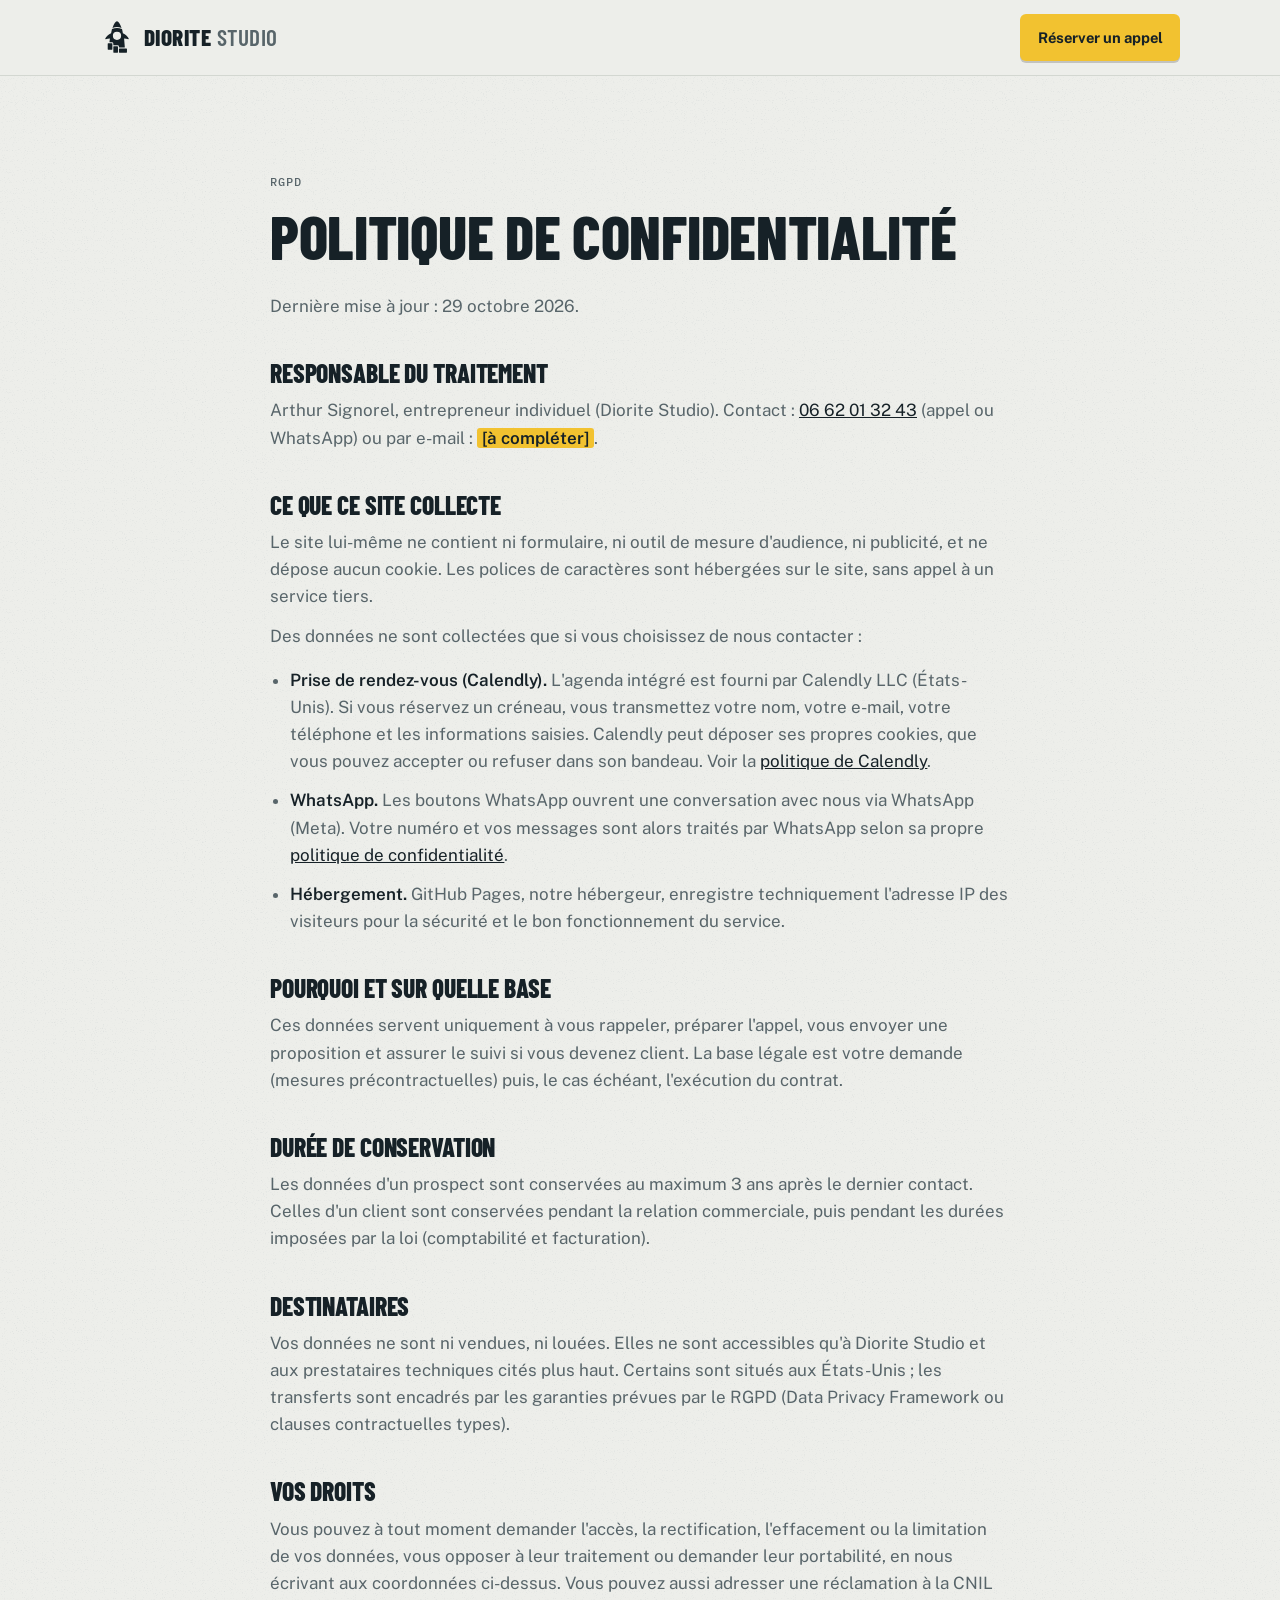
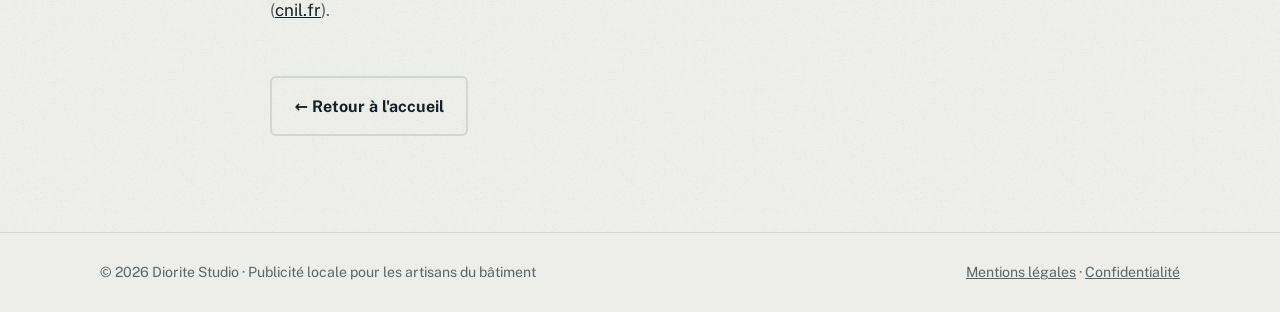
==== confidentialite.html @ 09a56b34 "Refonte du site sous le nom Diorite Studio - Renommage complet Granit Studio -> Diorite Studio (text" ====
<!doctype html>
<html lang="fr">
<head>
<meta charset="utf-8">
<meta name="viewport" content="width=device-width,initial-scale=1,viewport-fit=cover">
<title>Politique de confidentialité · Diorite Studio</title>
<meta name="description" content="Comment Diorite Studio traite vos données personnelles : prise de rendez-vous, WhatsApp, hébergement, vos droits.">
<link rel="canonical" href="https://arthursynkore.github.io/granit/confidentialite.html">
<meta name="theme-color" content="#EDEEEA">
<link rel="icon" href="assets/favicon.svg" type="image/svg+xml">
<link rel="apple-touch-icon" href="assets/apple-touch-icon.png">
<link rel="stylesheet" href="assets/style.css">
</head>
<body>
<a class="skip" href="#contenu">Aller au contenu</a>
<header class="top">
  <div class="wrap nav">
    <a class="brand" href="./" aria-label="Diorite Studio, accueil">
      <span class="brand-mark" aria-hidden="true"></span>
      <span class="brand-name">Diorite <span>Studio</span></span>
    </a>
    <a class="btn btn-primary" href="./#rdv">Réserver un appel</a>
  </div>
</header>
<main id="contenu" class="legal stone">
  <div class="wrap">
    <p class="label">RGPD</p>
    <h1>Politique de confidentialité</h1>
    <p>Dernière mise à jour : 29 octobre 2026.</p>

    <h2>Responsable du traitement</h2>
    <p>Arthur Signorel, entrepreneur individuel (Diorite Studio). Contact : <a href="tel:+33662013243">06 62 01 32 43</a> (appel ou WhatsApp) ou par e-mail : <b class="todo">[à compléter]</b>.</p>

    <h2>Ce que ce site collecte</h2>
    <p>Le site lui-même ne contient ni formulaire, ni outil de mesure d'audience, ni publicité, et ne dépose aucun cookie. Les polices de caractères sont hébergées sur le site, sans appel à un service tiers.</p>
    <p>Des données ne sont collectées que si vous choisissez de nous contacter :</p>
    <ul>
      <li><b>Prise de rendez-vous (Calendly).</b> L'agenda intégré est fourni par Calendly LLC (États-Unis). Si vous réservez un créneau, vous transmettez votre nom, votre e-mail, votre téléphone et les informations saisies. Calendly peut déposer ses propres cookies, que vous pouvez accepter ou refuser dans son bandeau. Voir la <a href="https://calendly.com/privacy" rel="noopener">politique de Calendly</a>.</li>
      <li><b>WhatsApp.</b> Les boutons WhatsApp ouvrent une conversation avec nous via WhatsApp (Meta). Votre numéro et vos messages sont alors traités par WhatsApp selon sa propre <a href="https://www.whatsapp.com/legal/privacy-policy-eea" rel="noopener">politique de confidentialité</a>.</li>
      <li><b>Hébergement.</b> GitHub Pages, notre hébergeur, enregistre techniquement l'adresse IP des visiteurs pour la sécurité et le bon fonctionnement du service.</li>
    </ul>

    <h2>Pourquoi et sur quelle base</h2>
    <p>Ces données servent uniquement à vous rappeler, préparer l'appel, vous envoyer une proposition et assurer le suivi si vous devenez client. La base légale est votre demande (mesures précontractuelles) puis, le cas échéant, l'exécution du contrat.</p>

    <h2>Durée de conservation</h2>
    <p>Les données d'un prospect sont conservées au maximum 3 ans après le dernier contact. Celles d'un client sont conservées pendant la relation commerciale, puis pendant les durées imposées par la loi (comptabilité et facturation).</p>

    <h2>Destinataires</h2>
    <p>Vos données ne sont ni vendues, ni louées. Elles ne sont accessibles qu'à Diorite Studio et aux prestataires techniques cités plus haut. Certains sont situés aux États-Unis ; les transferts sont encadrés par les garanties prévues par le RGPD (Data Privacy Framework ou clauses contractuelles types).</p>

    <h2>Vos droits</h2>
    <p>Vous pouvez à tout moment demander l'accès, la rectification, l'effacement ou la limitation de vos données, vous opposer à leur traitement ou demander leur portabilité, en nous écrivant aux coordonnées ci-dessus. Vous pouvez aussi adresser une réclamation à la CNIL (<a href="https://www.cnil.fr" rel="noopener">cnil.fr</a>).</p>

    <a class="btn btn-ghost back" href="./">← Retour à l'accueil</a>
  </div>
</main>
<footer>
  <div class="wrap foot">
    <span>© <span id="year">2026</span> Diorite Studio · Publicité locale pour les artisans du bâtiment</span>
    <span><a href="mentions-legales.html">Mentions légales</a> · <a href="confidentialite.html">Confidentialité</a></span>
  </div>
</footer>
<script>(function(){var y=document.getElementById('year'); if(y) y.textContent=new Date().getFullYear();})();</script>
</body>
</html>
---- assets/style.css ----
/* Diorite Studio — feuille de style du site */
@font-face{font-family:"Barlow Condensed";font-style:normal;font-weight:600;font-display:swap;src:url("fonts/barlow-condensed-latin-600-normal.woff2") format("woff2")}
@font-face{font-family:"Barlow Condensed";font-style:normal;font-weight:700;font-display:swap;src:url("fonts/barlow-condensed-latin-700-normal.woff2") format("woff2")}
@font-face{font-family:"Barlow Condensed";font-style:normal;font-weight:800;font-display:swap;src:url("fonts/barlow-condensed-latin-800-normal.woff2") format("woff2")}
@font-face{font-family:"Public Sans";font-style:normal;font-weight:400;font-display:swap;src:url("fonts/public-sans-latin-400-normal.woff2") format("woff2")}
@font-face{font-family:"Public Sans";font-style:normal;font-weight:500;font-display:swap;src:url("fonts/public-sans-latin-500-normal.woff2") format("woff2")}
@font-face{font-family:"Public Sans";font-style:normal;font-weight:600;font-display:swap;src:url("fonts/public-sans-latin-600-normal.woff2") format("woff2")}
@font-face{font-family:"Public Sans";font-style:normal;font-weight:700;font-display:swap;src:url("fonts/public-sans-latin-700-normal.woff2") format("woff2")}
@font-face{font-family:"IBM Plex Mono";font-style:normal;font-weight:500;font-display:swap;src:url("fonts/ibm-plex-mono-latin-500-normal.woff2") format("woff2")}

/* Layout : un chantier lu de haut en bas — bandeau diorite, preuve sur téléphone, méthode en étapes, garantie au mètre ruban, appel. */
:root{
  --bg:#EDEEEA;          /* diorite claire */
  --surface:#F8F8F5;
  --ink:#162127;         /* ardoise */
  --muted:#58656A;
  --line:#D3D7D1;
  --accent:#F2C230;      /* jaune signalisation chantier */
  --accent-text:#7A5C00; /* jaune lisible sur fond clair */
  --on-accent:#162127;
  --device:#141C21;
  --device-line:#28343B;
  --device-fg:#E8EAE5;
  --ok:#2F8F5B;
  --speckle:.5;
  --f-display:"Barlow Condensed","Arial Narrow",Impact,sans-serif;
  --f-body:"Public Sans",system-ui,-apple-system,"Segoe UI",sans-serif;
  --f-mono:"IBM Plex Mono",ui-monospace,Menlo,Consolas,monospace;
  --wrap:1160px;
  --gutter:clamp(16px,4vw,40px);
  color-scheme:light;
}
@media (prefers-color-scheme:dark){:root:not([data-theme="light"]){
  --bg:#11181C;--surface:#182227;--ink:#E6E8E3;--muted:#98A4A7;--line:#2A363C;
  --accent:#F2C230;--accent-text:#F2C230;--on-accent:#162127;
  --device:#0B1013;--device-line:#26323A;--device-fg:#E8EAE5;--ok:#4CBF83;--speckle:.35;color-scheme:dark}}
:root[data-theme="dark"]{
  --bg:#11181C;--surface:#182227;--ink:#E6E8E3;--muted:#98A4A7;--line:#2A363C;
  --accent:#F2C230;--accent-text:#F2C230;--on-accent:#162127;
  --device:#0B1013;--device-line:#26323A;--device-fg:#E8EAE5;--ok:#4CBF83;--speckle:.35;color-scheme:dark}

*{box-sizing:border-box}
html{scroll-behavior:smooth}
@media (prefers-reduced-motion:reduce){html{scroll-behavior:auto}*{animation:none!important;transition:none!important}}
body{margin:0;background:var(--bg);color:var(--ink);font-family:var(--f-body);font-size:17px;line-height:1.6;-webkit-font-smoothing:antialiased}
a{color:inherit}
:focus-visible{outline:3px solid var(--accent);outline-offset:3px;border-radius:4px}
.wrap{max-width:var(--wrap);margin-inline:auto;padding-inline:var(--gutter)}
h1,h2,h3{font-family:var(--f-display);font-weight:800;line-height:.98;letter-spacing:-.005em;text-wrap:balance;margin:0;text-transform:uppercase}
h2{font-size:clamp(2.2rem,5vw,3.6rem)}
h3{font-size:1.5rem;font-weight:700;line-height:1.1}
p{margin:0}
.label{font-family:var(--f-mono);font-size:.78rem;letter-spacing:.08em;text-transform:uppercase;color:var(--muted)}
.lede{font-size:1.15rem;color:var(--muted);max-width:60ch}
mark{background:linear-gradient(transparent 58%,var(--accent) 58%,var(--accent) 92%,transparent 92%);color:inherit;padding-inline:.05em}

/* Diorite : moucheture minérale */
.stone{position:relative;isolation:isolate}
.stone::before{content:"";position:absolute;inset:0;z-index:-1;opacity:var(--speckle);pointer-events:none;
  background-image:url("data:image/svg+xml;utf8,<svg xmlns='http://www.w3.org/2000/svg' width='220' height='220'><filter id='n'><feTurbulence type='fractalNoise' baseFrequency='.9' numOctaves='2' seed='7'/><feColorMatrix values='0 0 0 0 .45  0 0 0 0 .5  0 0 0 0 .52  0 0 0 1.6 -.95'/></filter><rect width='100%' height='100%' filter='url(%23n)'/></svg>");}

/* Boutons */
.btn{display:inline-flex;align-items:center;gap:.6em;font-family:var(--f-body);font-weight:700;font-size:1rem;text-decoration:none;padding:.95em 1.4em;border-radius:6px;border:2px solid transparent;cursor:pointer;transition:transform .15s ease,background .15s ease}
.btn-primary{background:var(--accent);color:var(--on-accent);box-shadow:0 2px 0 rgba(0,0,0,.18)}
.btn-primary:hover{transform:translateY(-1px)}
.btn-ghost{border-color:var(--line);color:var(--ink);background:transparent}
.btn-ghost:hover{border-color:var(--ink)}
.btn svg{width:18px;height:18px}

/* Header */
header.top{position:sticky;top:env(safe-area-inset-top,0px);z-index:20;background:color-mix(in srgb,var(--bg) 88%,transparent);backdrop-filter:blur(10px);-webkit-backdrop-filter:blur(10px);border-bottom:1px solid var(--line)}
.nav{display:flex;align-items:center;justify-content:space-between;gap:20px;padding-block:14px}
.brand{display:flex;align-items:center;gap:10px;text-decoration:none}
.brand-mark{width:34px;height:34px;flex:none;background:var(--ink);-webkit-mask:url("diorite-studio-logo.svg") center/contain no-repeat;mask:url("diorite-studio-logo.svg") center/contain no-repeat}
.brand-name{font-family:var(--f-display);font-weight:800;font-size:1.45rem;letter-spacing:.02em;text-transform:uppercase;line-height:1}
.brand-name span{font-weight:600;color:var(--muted)}
.nav-links{display:flex;gap:26px;font-weight:600;font-size:.95rem}
.nav-links a{text-decoration:none;color:var(--muted)}
.nav-links a:hover{color:var(--ink)}
.nav .btn{padding:.65em 1.05em;font-size:.92rem}
@media (max-width:860px){.nav-links{display:none}}

/* Hero */
.hero{padding-block:clamp(36px,6vw,72px) clamp(56px,8vw,96px);border-bottom:1px solid var(--line)}
.hero h1{font-size:clamp(2.5rem,6vw,4.6rem);margin-block:14px 16px}
.hero .lede{font-size:1.15rem;color:var(--muted)}
.hero-cta{display:flex;flex-wrap:wrap;gap:12px}
.hero-meta{display:flex;flex-wrap:wrap;gap:8px 22px;margin-top:26px;font-size:.92rem;color:var(--muted)}
.hero-meta span{display:inline-flex;align-items:center;gap:8px}
.hero-meta svg{width:16px;height:16px;color:var(--ok);flex:none}

/* VSL */
.hero-head{max-width:880px}
.vsl{margin-top:clamp(28px,4vw,44px)}
.vsl-frame{position:relative;width:100%;max-width:100%;aspect-ratio:16/9;border-radius:12px;overflow:hidden;background:var(--device);color:var(--device-fg);box-shadow:0 30px 70px -28px rgba(10,16,20,.55),inset 0 0 0 1px var(--device-line)}
.vsl-frame video{position:absolute;inset:0;width:100%;height:100%;object-fit:contain;display:block;background:var(--device)}
@keyframes pulse{0%{box-shadow:0 0 0 0 color-mix(in srgb,var(--accent) 45%,transparent)}100%{box-shadow:0 0 0 22px transparent}}
.vsl-sound{position:absolute;left:50%;bottom:clamp(14px,3vw,28px);transform:translateX(-50%);display:inline-flex;align-items:center;gap:.55em;
  font-family:var(--f-body);font-weight:700;font-size:clamp(.88rem,1.6vw,1rem);padding:.75em 1.15em;border:0;border-radius:999px;cursor:pointer;
  background:var(--accent);color:var(--on-accent);box-shadow:0 10px 26px rgba(10,16,20,.35);animation:pulse 2.4s ease-out infinite;white-space:nowrap}
.vsl-sound svg{width:1.25em;height:1.25em;flex:none}
.vsl-sound:hover{filter:brightness(1.05)}
.vsl-mute{position:absolute;right:clamp(10px,2vw,18px);bottom:clamp(10px,2vw,18px);width:44px;height:44px;border-radius:50%;border:0;cursor:pointer;
  display:grid;place-items:center;background:rgba(11,16,19,.6);color:#fff}
.vsl-mute svg{width:22px;height:22px}
.vsl-foot{display:flex;flex-wrap:wrap;align-items:center;justify-content:space-between;gap:18px 28px;margin-top:24px}
.vsl-foot .hero-meta{margin-top:0}

/* Bandeau faits */
.facts{border-bottom:1px solid var(--line);background:var(--surface)}
.facts-grid{display:grid;grid-template-columns:repeat(4,minmax(0,1fr))}
.fact{padding:26px 22px;border-left:1px solid var(--line)}
.fact:first-child{border-left:0;padding-left:0}
.fact b{display:block;font-family:var(--f-display);font-size:1.35rem;text-transform:uppercase;line-height:1.05;margin-bottom:6px}
.fact p{font-size:.92rem;color:var(--muted)}
@media (max-width:900px){.facts-grid{grid-template-columns:repeat(2,minmax(0,1fr))}.fact:nth-child(3){border-left:0;padding-left:0}.fact{border-top:1px solid var(--line)}.fact:nth-child(-n+2){border-top:0}}
@media (max-width:520px){.facts-grid{grid-template-columns:minmax(0,1fr)}.fact{border-left:0;padding-left:0;border-top:1px solid var(--line)}.fact:first-child{border-top:0}}

section.block{padding-block:clamp(64px,9vw,112px);border-bottom:1px solid var(--line)}
.head{display:grid;gap:16px;margin-bottom:clamp(36px,5vw,56px);max-width:780px}

/* Problème : comparatif */
.compare-wrap{overflow-x:auto;border:1px solid var(--line);border-radius:10px;background:var(--surface)}
table.compare{width:100%;border-collapse:collapse;min-width:620px}
.compare th,.compare td{text-align:left;padding:16px 20px;border-bottom:1px solid var(--line);vertical-align:top;font-size:.98rem}
.compare tr:last-child td{border-bottom:0}
.compare thead th{font-family:var(--f-mono);font-weight:500;font-size:.76rem;letter-spacing:.08em;text-transform:uppercase;color:var(--muted)}
.compare thead th:last-child{color:var(--ink)}
.compare td:first-child{font-weight:600;width:28%}
.compare td:nth-child(2){color:var(--muted)}
.compare td:last-child{background:color-mix(in srgb,var(--accent) 12%,transparent)}
.compare thead th:last-child{background:color-mix(in srgb,var(--accent) 22%,transparent)}

/* Méthode */
.steps{display:grid;grid-template-columns:repeat(5,minmax(0,1fr));gap:0;counter-reset:s;border-top:2px solid var(--ink)}
.step{padding:22px 20px 6px 0;position:relative}
.step + .step{padding-left:20px;border-left:1px solid var(--line)}
.step-n{font-family:var(--f-mono);font-size:.78rem;color:var(--accent-text);letter-spacing:.06em}
.step h3{margin-block:10px 10px}
.step p{font-size:.95rem;color:var(--muted)}
@media (max-width:980px){.steps{grid-template-columns:minmax(0,1fr)}.step,.step + .step{padding:22px 0;border-left:0;border-bottom:1px solid var(--line);display:grid;grid-template-columns:90px minmax(0,1fr);gap:4px 16px}.step h3{margin:0}.step p{grid-column:2}}

/* Garantie : mètre ruban */
.guarantee{background:var(--ink);color:var(--bg);border-bottom:0}
.guarantee .label{color:color-mix(in srgb,var(--bg) 65%,transparent)}
.guarantee .lede{color:color-mix(in srgb,var(--bg) 75%,transparent)}
.g-grid{display:grid;grid-template-columns:minmax(0,1fr) minmax(0,1fr);gap:clamp(32px,5vw,72px);align-items:center}
@media (max-width:900px){.g-grid{grid-template-columns:minmax(0,1fr)}}
.big15{font-family:var(--f-display);font-weight:800;font-size:clamp(7rem,18vw,13rem);line-height:.82;color:var(--accent);letter-spacing:-.02em}
.big15 small{display:block;font-size:.18em;letter-spacing:.04em;color:var(--bg);margin-top:14px;line-height:1.1}
.tape{margin-top:34px}
.tape-body{position:relative;height:64px;border-radius:6px;background:var(--accent);overflow:hidden;box-shadow:inset 0 -6px 0 rgba(0,0,0,.12)}
.tape-ticks{position:absolute;inset:0;display:grid;grid-template-columns:repeat(15,1fr)}
.tape-ticks span{border-left:2px solid rgba(22,33,39,.85);position:relative;height:42%}
.tape-ticks span:first-child{border-left:0}
.tape-ticks span::before{content:"";position:absolute;left:50%;top:0;height:55%;border-left:1px solid rgba(22,33,39,.55)}
.tape-ticks span b{position:absolute;left:4px;top:100%;margin-top:4px;font-family:var(--f-mono);font-size:.72rem;color:#162127}
.tape-ticks span:first-child b{left:6px}
.tape-legend{display:flex;justify-content:space-between;margin-top:10px;font-family:var(--f-mono);font-size:.74rem;color:color-mix(in srgb,var(--bg) 65%,transparent);letter-spacing:.04em;text-transform:uppercase}
.g-points{display:grid;gap:14px;margin-top:28px}
.g-points li{display:grid;grid-template-columns:22px minmax(0,1fr);gap:12px;color:color-mix(in srgb,var(--bg) 85%,transparent)}
.g-points svg{width:20px;height:20px;color:var(--accent);margin-top:3px}
ul.clean{list-style:none;padding:0;margin:0}

/* Résultats */
.case{display:grid;grid-template-columns:minmax(0,.9fr) minmax(0,1.1fr);gap:clamp(28px,5vw,64px);align-items:start}
@media (max-width:900px){.case{grid-template-columns:minmax(0,1fr)}}
.case-card{background:var(--surface);border:1px solid var(--line);border-radius:10px;overflow:hidden}
.case-head{display:flex;justify-content:space-between;flex-wrap:wrap;gap:8px;padding:16px 22px;border-bottom:1px solid var(--line)}
.case-head b{font-weight:700}
.metrics{display:grid;grid-template-columns:repeat(2,minmax(0,1fr))}
.metric{padding:22px;border-bottom:1px solid var(--line)}
.metric:nth-child(odd){border-right:1px solid var(--line)}
.metric:nth-last-child(-n+2){border-bottom:0}
.metric strong{display:block;font-family:var(--f-display);font-weight:800;font-size:clamp(2.4rem,5vw,3.2rem);line-height:1;font-variant-numeric:tabular-nums}
.metric span{font-size:.9rem;color:var(--muted)}
.case-note{font-size:.85rem;color:var(--muted);margin-top:14px}
.case-text{display:grid;gap:18px}

/* Prix */
.price-grid{display:grid;grid-template-columns:repeat(2,minmax(0,1fr));gap:20px}
@media (max-width:760px){.price-grid{grid-template-columns:minmax(0,1fr)}}
.price-item{border-top:2px solid var(--ink);padding-top:18px;display:grid;gap:8px}
.price-item p{color:var(--muted)}
.price-foot{margin-top:28px;font-weight:600}

/* FAQ */
.faq{display:grid;grid-template-columns:minmax(0,.8fr) minmax(0,1.2fr);gap:clamp(28px,5vw,64px)}
@media (max-width:900px){.faq{grid-template-columns:minmax(0,1fr)}}
details{border-bottom:1px solid var(--line);padding-block:4px}
details:first-of-type{border-top:1px solid var(--line)}
summary{list-style:none;cursor:pointer;display:flex;justify-content:space-between;align-items:center;gap:16px;padding-block:18px;font-weight:700;font-size:1.05rem}
summary::-webkit-details-marker{display:none}
summary::after{content:"+";font-family:var(--f-mono);font-size:1.3rem;color:var(--accent-text);transition:transform .2s}
details[open] summary::after{transform:rotate(45deg)}
details p{color:var(--muted);padding-bottom:20px;max-width:62ch}

/* CTA final */
.final{padding-block:clamp(72px,10vw,128px)}
.final-box{display:grid;grid-template-columns:minmax(0,1.2fr) minmax(0,.8fr);gap:clamp(28px,5vw,64px);align-items:end}
@media (max-width:900px){.final-box{grid-template-columns:minmax(0,1fr)}}
.final h2{font-size:clamp(2.6rem,6.4vw,5rem)}
.contact{display:grid;gap:14px;background:var(--surface);border:1px solid var(--line);border-radius:10px;padding:24px}
.contact-row{display:grid;gap:2px}
.contact-row b{font-weight:600;user-select:all}
.contact .btn{justify-content:center}

/* Agenda Calendly + WhatsApp */
.btn-wa{background:#25D366;color:#0B1F14;justify-content:center}
.btn-wa:hover{transform:translateY(-1px)}
.agenda{display:grid;gap:14px;margin-top:clamp(40px,6vw,64px)}
.agenda-frame{width:100%;max-width:100%;border:1px solid var(--line);border-radius:12px;overflow:hidden;background:#F8F8F5}
.agenda-frame iframe{display:block;width:100%;height:720px;border:0}
@media (max-width:640px){.agenda-frame iframe{height:860px}}
.wa-float{position:fixed;right:calc(18px + env(safe-area-inset-right,0px));bottom:calc(18px + env(safe-area-inset-bottom,0px));z-index:30;display:flex;align-items:center;gap:10px;text-decoration:none}
.wa-float svg{width:58px;height:58px;padding:13px;border-radius:50%;background:#25D366;color:#fff;box-shadow:0 8px 24px rgba(10,16,20,.3);transition:transform .15s ease}
.wa-float:hover svg{transform:scale(1.08)}
.wa-tip{background:var(--surface);color:var(--ink);border:1px solid var(--line);font-size:.88rem;font-weight:600;padding:.5em .85em;border-radius:8px;box-shadow:0 6px 18px rgba(10,16,20,.15);opacity:0;transform:translateX(6px);transition:opacity .2s,transform .2s;pointer-events:none;white-space:nowrap}
.wa-float:hover .wa-tip{opacity:1;transform:none}
@media (max-width:640px){.wa-tip{display:none}.wa-float svg{width:52px;height:52px;padding:12px}}
footer{border-top:1px solid var(--line);padding-block:28px;font-size:.88rem;color:var(--muted)}
.foot{display:flex;flex-wrap:wrap;justify-content:space-between;gap:12px}

/* Accessibilité */
.skip{position:absolute;left:-9999px;top:8px;z-index:100;background:var(--accent);color:var(--on-accent);padding:.6em 1em;border-radius:6px;font-weight:700;text-decoration:none}
.skip:focus{left:8px}
.foot a{color:var(--muted)}
.foot a:hover{color:var(--ink)}

/* Pages légales et 404 */
.legal{padding-block:clamp(48px,8vw,96px)}
.legal .wrap{max-width:820px}
.legal h1{font-size:clamp(2.4rem,6vw,3.8rem);margin-block:14px 28px}
.legal h2{font-size:1.6rem;margin-block:40px 12px}
.legal p,.legal li{color:var(--muted);margin-bottom:12px}
.legal ul{padding-left:1.2em}
.legal a{color:var(--ink)}
.legal b{color:var(--ink);font-weight:600}
.legal .back{margin-top:40px}
.notfound{min-height:70vh;display:grid;place-items:center;text-align:center;padding-block:64px}
.notfound h1{font-size:clamp(3rem,10vw,6rem);margin-block:14px 18px}
.notfound .lede{margin:0 auto 28px}
.todo{background:var(--accent);color:var(--on-accent)!important;padding:0 .3em;border-radius:3px}
@media (max-width:480px){.nav{gap:12px}.nav .btn{font-size:.85rem;padding:.6em .85em;white-space:nowrap}.brand-name{font-size:1.2rem;white-space:nowrap}.brand-mark{width:28px;height:28px}}
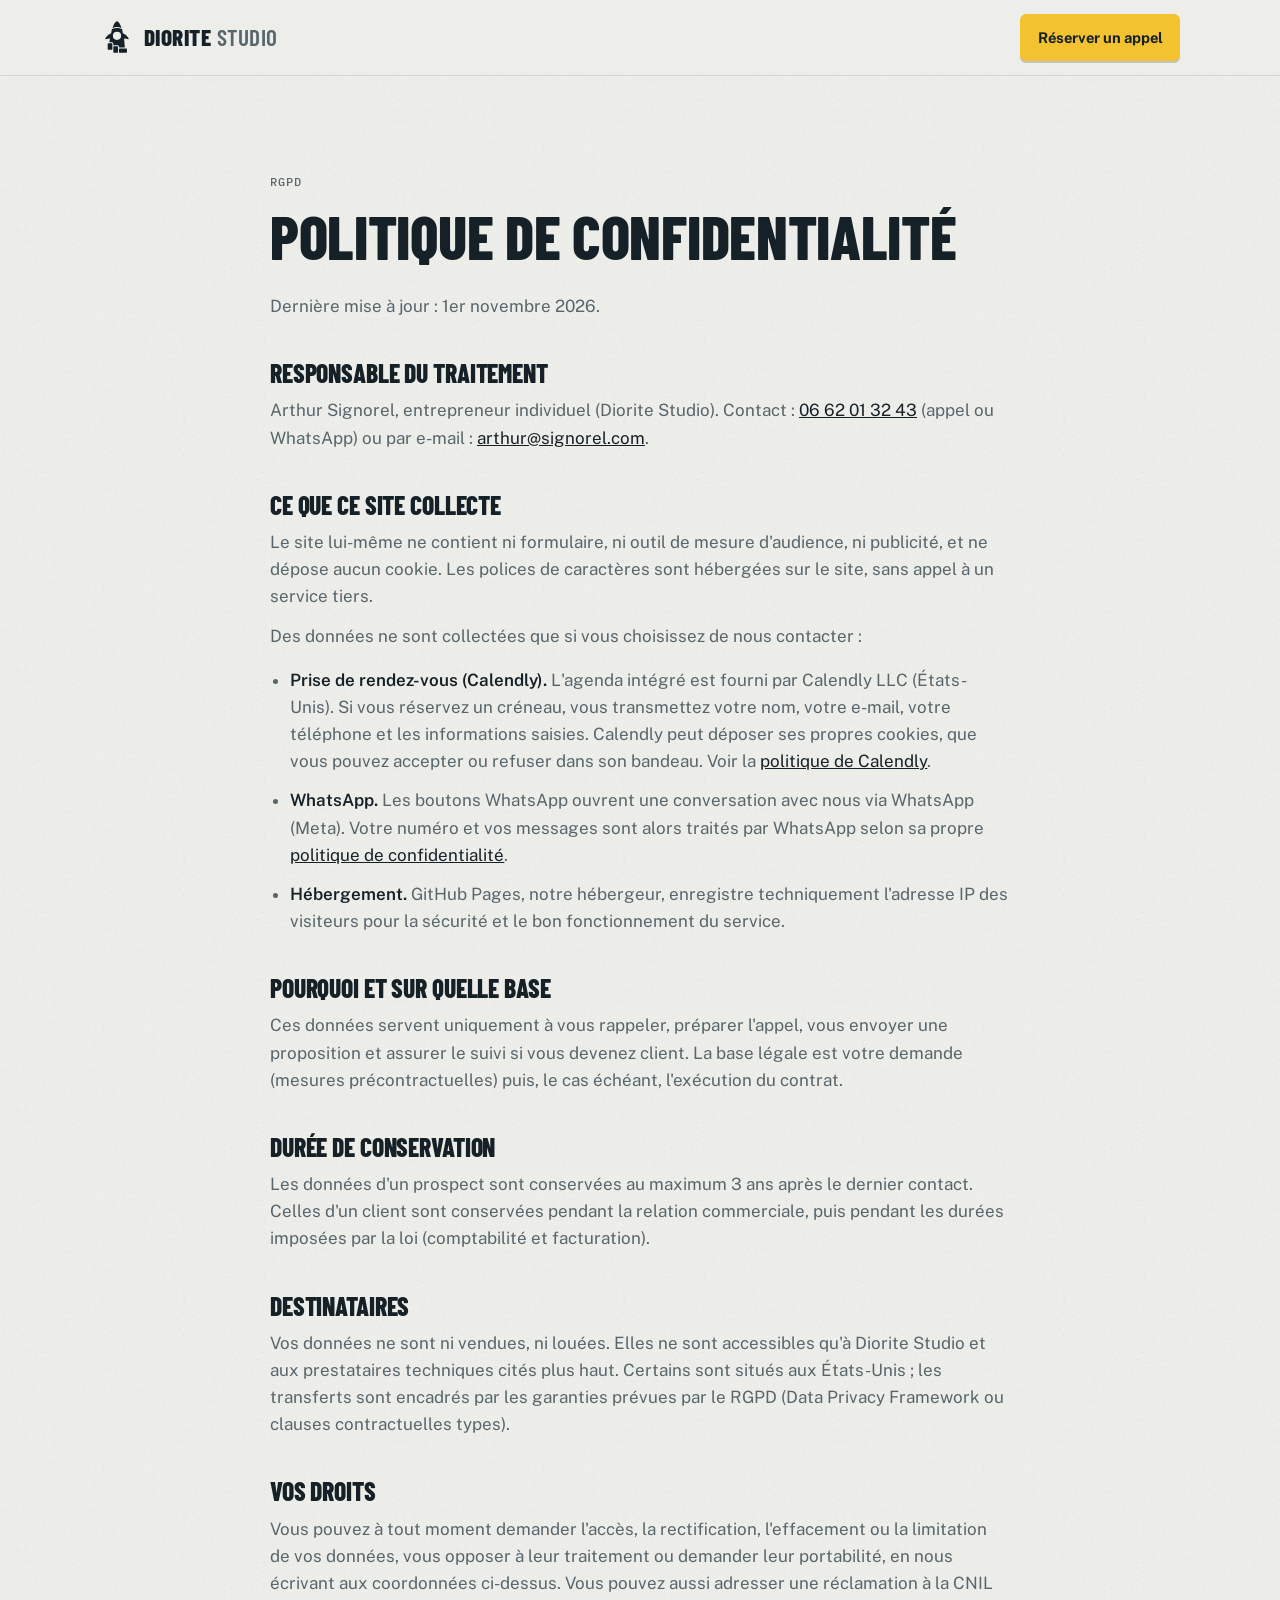
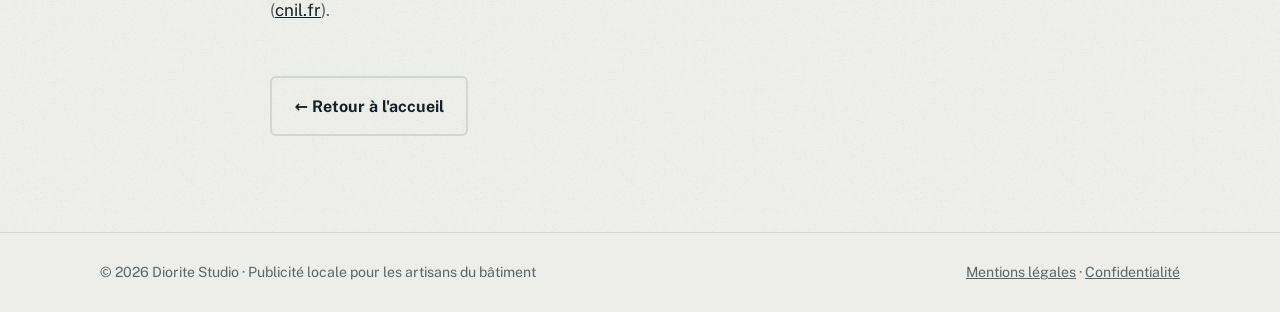
==== commit 83b72674: "Retrait de la VSL et refonte de la page d'accueil - Hero sans vidéo : téléphone de démo avec notific" ====
--- a/confidentialite.html
+++ b/confidentialite.html
@@ -26,10 +26,10 @@
   <div class="wrap">
     <p class="label">RGPD</p>
     <h1>Politique de confidentialité</h1>
-    <p>Dernière mise à jour : 29 octobre 2026.</p>
+    <p>Dernière mise à jour : 1er novembre 2026.</p>
 
     <h2>Responsable du traitement</h2>
-    <p>Arthur Signorel, entrepreneur individuel (Diorite Studio). Contact : <a href="tel:+33662013243">06 62 01 32 43</a> (appel ou WhatsApp) ou par e-mail : <b class="todo">[à compléter]</b>.</p>
+    <p>Arthur Signorel, entrepreneur individuel (Diorite Studio). Contact : <a href="tel:+33662013243">06 62 01 32 43</a> (appel ou WhatsApp) ou par e-mail : <a href="mailto:arthur@signorel.com">arthur@signorel.com</a>.</p>
 
     <h2>Ce que ce site collecte</h2>
     <p>Le site lui-même ne contient ni formulaire, ni outil de mesure d'audience, ni publicité, et ne dépose aucun cookie. Les polices de caractères sont hébergées sur le site, sans appel à un service tiers.</p>
--- a/assets/style.css
+++ b/assets/style.css
@@ -8,7 +8,7 @@
 @font-face{font-family:"Public Sans";font-style:normal;font-weight:700;font-display:swap;src:url("fonts/public-sans-latin-700-normal.woff2") format("woff2")}
 @font-face{font-family:"IBM Plex Mono";font-style:normal;font-weight:500;font-display:swap;src:url("fonts/ibm-plex-mono-latin-500-normal.woff2") format("woff2")}
 
-/* Layout : un chantier lu de haut en bas — bandeau diorite, preuve sur téléphone, méthode en étapes, garantie au mètre ruban, appel. */
+/* Layout : un chantier lu de haut en bas — bandeau diorite, preuve sur téléphone, méthode en étapes, modèle aligné, appel. */
 :root{
   --bg:#EDEEEA;          /* diorite claire */
   --surface:#F8F8F5;
@@ -86,25 +86,8 @@
 .hero .lede{font-size:1.15rem;color:var(--muted)}
 .hero-cta{display:flex;flex-wrap:wrap;gap:12px}
 .hero-meta{display:flex;flex-wrap:wrap;gap:8px 22px;margin-top:26px;font-size:.92rem;color:var(--muted)}
-.hero-meta span{display:inline-flex;align-items:center;gap:8px}
+.hero-meta li{display:inline-flex;align-items:center;gap:8px}
 .hero-meta svg{width:16px;height:16px;color:var(--ok);flex:none}
-
-/* VSL */
-.hero-head{max-width:880px}
-.vsl{margin-top:clamp(28px,4vw,44px)}
-.vsl-frame{position:relative;width:100%;max-width:100%;aspect-ratio:16/9;border-radius:12px;overflow:hidden;background:var(--device);color:var(--device-fg);box-shadow:0 30px 70px -28px rgba(10,16,20,.55),inset 0 0 0 1px var(--device-line)}
-.vsl-frame video{position:absolute;inset:0;width:100%;height:100%;object-fit:contain;display:block;background:var(--device)}
-@keyframes pulse{0%{box-shadow:0 0 0 0 color-mix(in srgb,var(--accent) 45%,transparent)}100%{box-shadow:0 0 0 22px transparent}}
-.vsl-sound{position:absolute;left:50%;bottom:clamp(14px,3vw,28px);transform:translateX(-50%);display:inline-flex;align-items:center;gap:.55em;
-  font-family:var(--f-body);font-weight:700;font-size:clamp(.88rem,1.6vw,1rem);padding:.75em 1.15em;border:0;border-radius:999px;cursor:pointer;
-  background:var(--accent);color:var(--on-accent);box-shadow:0 10px 26px rgba(10,16,20,.35);animation:pulse 2.4s ease-out infinite;white-space:nowrap}
-.vsl-sound svg{width:1.25em;height:1.25em;flex:none}
-.vsl-sound:hover{filter:brightness(1.05)}
-.vsl-mute{position:absolute;right:clamp(10px,2vw,18px);bottom:clamp(10px,2vw,18px);width:44px;height:44px;border-radius:50%;border:0;cursor:pointer;
-  display:grid;place-items:center;background:rgba(11,16,19,.6);color:#fff}
-.vsl-mute svg{width:22px;height:22px}
-.vsl-foot{display:flex;flex-wrap:wrap;align-items:center;justify-content:space-between;gap:18px 28px;margin-top:24px}
-.vsl-foot .hero-meta{margin-top:0}
 
 /* Bandeau faits */
 .facts{border-bottom:1px solid var(--line);background:var(--surface)}
@@ -126,7 +109,7 @@
 .compare tr:last-child td{border-bottom:0}
 .compare thead th{font-family:var(--f-mono);font-weight:500;font-size:.76rem;letter-spacing:.08em;text-transform:uppercase;color:var(--muted)}
 .compare thead th:last-child{color:var(--ink)}
-.compare td:first-child{font-weight:600;width:28%}
+.compare tbody th{font-weight:600;width:28%;font-family:var(--f-body);font-size:.98rem}
 .compare td:nth-child(2){color:var(--muted)}
 .compare td:last-child{background:color-mix(in srgb,var(--accent) 12%,transparent)}
 .compare thead th:last-child{background:color-mix(in srgb,var(--accent) 22%,transparent)}
@@ -140,23 +123,12 @@
 .step p{font-size:.95rem;color:var(--muted)}
 @media (max-width:980px){.steps{grid-template-columns:minmax(0,1fr)}.step,.step + .step{padding:22px 0;border-left:0;border-bottom:1px solid var(--line);display:grid;grid-template-columns:90px minmax(0,1fr);gap:4px 16px}.step h3{margin:0}.step p{grid-column:2}}
 
-/* Garantie : mètre ruban */
-.guarantee{background:var(--ink);color:var(--bg);border-bottom:0}
-.guarantee .label{color:color-mix(in srgb,var(--bg) 65%,transparent)}
-.guarantee .lede{color:color-mix(in srgb,var(--bg) 75%,transparent)}
-.g-grid{display:grid;grid-template-columns:minmax(0,1fr) minmax(0,1fr);gap:clamp(32px,5vw,72px);align-items:center}
+/* Modèle : payé quand vous signez */
+.align{background:var(--ink);color:var(--bg);border-bottom:0}
+.align .label{color:color-mix(in srgb,var(--bg) 65%,transparent)}
+.align .lede{color:color-mix(in srgb,var(--bg) 75%,transparent)}
+.g-grid{display:grid;grid-template-columns:minmax(0,1fr) minmax(0,1.05fr);gap:clamp(32px,5vw,72px);align-items:center}
 @media (max-width:900px){.g-grid{grid-template-columns:minmax(0,1fr)}}
-.big15{font-family:var(--f-display);font-weight:800;font-size:clamp(7rem,18vw,13rem);line-height:.82;color:var(--accent);letter-spacing:-.02em}
-.big15 small{display:block;font-size:.18em;letter-spacing:.04em;color:var(--bg);margin-top:14px;line-height:1.1}
-.tape{margin-top:34px}
-.tape-body{position:relative;height:64px;border-radius:6px;background:var(--accent);overflow:hidden;box-shadow:inset 0 -6px 0 rgba(0,0,0,.12)}
-.tape-ticks{position:absolute;inset:0;display:grid;grid-template-columns:repeat(15,1fr)}
-.tape-ticks span{border-left:2px solid rgba(22,33,39,.85);position:relative;height:42%}
-.tape-ticks span:first-child{border-left:0}
-.tape-ticks span::before{content:"";position:absolute;left:50%;top:0;height:55%;border-left:1px solid rgba(22,33,39,.55)}
-.tape-ticks span b{position:absolute;left:4px;top:100%;margin-top:4px;font-family:var(--f-mono);font-size:.72rem;color:#162127}
-.tape-ticks span:first-child b{left:6px}
-.tape-legend{display:flex;justify-content:space-between;margin-top:10px;font-family:var(--f-mono);font-size:.74rem;color:color-mix(in srgb,var(--bg) 65%,transparent);letter-spacing:.04em;text-transform:uppercase}
 .g-points{display:grid;gap:14px;margin-top:28px}
 .g-points li{display:grid;grid-template-columns:22px minmax(0,1fr);gap:12px;color:color-mix(in srgb,var(--bg) 85%,transparent)}
 .g-points svg{width:20px;height:20px;color:var(--accent);margin-top:3px}
@@ -178,8 +150,8 @@
 .case-text{display:grid;gap:18px}
 
 /* Prix */
-.price-grid{display:grid;grid-template-columns:repeat(2,minmax(0,1fr));gap:20px}
-@media (max-width:760px){.price-grid{grid-template-columns:minmax(0,1fr)}}
+.price-grid{display:grid;grid-template-columns:repeat(3,minmax(0,1fr));gap:24px}
+@media (max-width:860px){.price-grid{grid-template-columns:minmax(0,1fr)}}
 .price-item{border-top:2px solid var(--ink);padding-top:18px;display:grid;gap:8px}
 .price-item p{color:var(--muted)}
 .price-foot{margin-top:28px;font-weight:600}
@@ -242,3 +214,93 @@
 .notfound .lede{margin:0 auto 28px}
 .todo{background:var(--accent);color:var(--on-accent)!important;padding:0 .3em;border-radius:3px}
 @media (max-width:480px){.nav{gap:12px}.nav .btn{font-size:.85rem;padding:.6em .85em;white-space:nowrap}.brand-name{font-size:1.2rem;white-space:nowrap}.brand-mark{width:28px;height:28px}}
+
+/* Hero : texte + téléphone */
+.hero-grid{display:grid;grid-template-columns:minmax(0,1.15fr) minmax(0,.85fr);gap:clamp(32px,5vw,72px);align-items:center}
+.hero-cta{margin-top:30px}
+@media (max-width:900px){.hero-grid{grid-template-columns:minmax(0,1fr)}}
+.phone{margin:0;justify-self:center;width:min(100%,340px)}
+.phone-body{background:var(--device);border-radius:42px;padding:12px;box-shadow:0 40px 80px -30px rgba(10,16,20,.6),inset 0 0 0 2px var(--device-line);color:var(--device-fg)}
+.phone-bar{display:flex;justify-content:space-between;align-items:center;padding:6px 18px 10px;font-size:.78rem;font-weight:600}
+.phone-island{width:92px;height:24px;border-radius:20px;background:#000}
+.phone-chat{background:#0E1A1F;border-radius:30px;padding:0 12px 16px;min-height:430px;background-image:radial-gradient(color-mix(in srgb,#fff 5%,transparent) 1px,transparent 1px);background-size:14px 14px}
+.chat-head{display:flex;align-items:center;gap:10px;padding:14px 4px 12px;border-bottom:1px solid #1F2E35;margin-bottom:14px}
+.chat-head b{display:block;font-size:.95rem}
+.chat-head small{font-size:.75rem;color:#8FA3A8}
+.chat-avatar{width:34px;height:34px;border-radius:50%;background:var(--accent) url("diorite-studio-logo.svg") center/62% no-repeat}
+.bubble{position:relative;background:#1F2C33;border-radius:4px 14px 14px 14px;padding:12px 14px 22px;font-size:.88rem;line-height:1.45;max-width:94%;margin-bottom:10px}
+.bubble-title{font-weight:700;margin-bottom:8px}
+.bubble dl{margin:0;display:grid;gap:4px}
+.bubble dl div{display:grid;grid-template-columns:52px minmax(0,1fr);gap:8px}
+.bubble dt{color:#8FA3A8}
+.bubble dd{margin:0}
+.bubble-call{display:block;margin-top:10px;padding-top:9px;border-top:1px solid #2C3B43;color:#53BDEB;font-weight:600;text-align:center}
+.bubble time{position:absolute;right:10px;bottom:5px;font-size:.68rem;color:#8FA3A8}
+.bubble-sm{padding-bottom:20px}
+.bubble:first-of-type{animation:pop .5s .3s ease-out both}
+.bubble-sm{animation:pop .5s 1.2s ease-out both}
+@keyframes pop{from{opacity:0;transform:translateY(10px) scale(.97)}to{opacity:1;transform:none}}
+.phone figcaption{text-align:center;margin-top:14px;font-family:var(--f-mono);font-size:.72rem;letter-spacing:.06em;text-transform:uppercase;color:var(--muted)}
+
+/* Modèle : tableau de suivi */
+.align-title{margin-block:14px 18px}
+.align mark{color:var(--ink)}
+.ledger{margin:0;background:var(--surface);color:var(--ink);border-radius:10px;overflow:hidden;box-shadow:0 30px 60px -30px rgba(0,0,0,.6)}
+.ledger-head{display:flex;justify-content:space-between;flex-wrap:wrap;gap:6px;padding:14px 18px;border-bottom:1px solid var(--line)}
+.ledger-head span{font-family:var(--f-mono);font-size:.7rem;letter-spacing:.06em;text-transform:uppercase;color:var(--muted)}
+.ledger table{width:100%;border-collapse:collapse;font-size:.88rem}
+.ledger th,.ledger td{text-align:left;padding:11px 14px;border-bottom:1px solid var(--line)}
+.ledger th{font-family:var(--f-mono);font-weight:500;font-size:.7rem;letter-spacing:.06em;text-transform:uppercase;color:var(--muted)}
+.ledger tr:last-child td{border-bottom:0}
+.ledger td:first-child{font-variant-numeric:tabular-nums;color:var(--muted);white-space:nowrap}
+.st{display:inline-block;font-size:.76rem;font-weight:700;padding:.2em .6em;border-radius:99px;background:var(--line);white-space:nowrap}
+.st-ok{background:var(--ok);color:#fff}
+.st-wait{background:color-mix(in srgb,var(--accent) 45%,transparent)}
+@media (max-width:520px){.ledger th:nth-child(3),.ledger td:nth-child(3){display:none}}
+
+/* Pour qui */
+.fit{display:grid;grid-template-columns:minmax(0,.8fr) minmax(0,1.2fr);gap:clamp(28px,5vw,64px)}
+@media (max-width:900px){.fit{grid-template-columns:minmax(0,1fr)}}
+.fit-grid{display:grid;grid-template-columns:repeat(2,minmax(0,1fr));gap:20px}
+@media (max-width:640px){.fit-grid{grid-template-columns:minmax(0,1fr)}}
+.fit-col{border-top:2px solid var(--ink);padding-top:18px}
+.fit-col h3{margin-bottom:14px}
+.fit-col li{position:relative;padding-left:28px;margin-bottom:12px;color:var(--muted)}
+.fit-col li::before{position:absolute;left:0;top:0;font-weight:800}
+.fit-yes li::before{content:"✓";color:var(--ok)}
+.fit-no li::before{content:"✕";color:#B4473A}
+.fit-no{border-top-color:var(--line)}
+
+/* Fondateur */
+.founder-box{display:grid;grid-template-columns:auto minmax(0,1fr);gap:clamp(20px,4vw,48px);align-items:center;max-width:920px}
+.founder-mark{width:clamp(76px,10vw,112px);aspect-ratio:1;border-radius:50%;display:grid;place-items:center;background:var(--ink);color:var(--accent);font-family:var(--f-display);font-weight:800;font-size:clamp(1.8rem,3vw,2.6rem)}
+.founder-quote{font-size:clamp(1.15rem,2.2vw,1.45rem);line-height:1.45;margin-block:10px 14px;font-weight:500}
+.founder-sign{color:var(--muted)}
+.founder-sign b{color:var(--ink)}
+@media (max-width:560px){.founder-box{grid-template-columns:minmax(0,1fr)}}
+
+.agenda-alt{font-size:.9rem;color:var(--muted)}
+.contact-row a{text-decoration:none}
+.sr{position:absolute;width:1px;height:1px;overflow:hidden;clip:rect(0 0 0 0);white-space:nowrap}
+.steps{list-style:none;margin:0}
+
+/* Barre d'action mobile */
+.mbar{display:none}
+@media (max-width:640px){
+  .wa-float{display:none}
+  .mbar{display:flex;gap:10px;position:fixed;left:0;right:0;bottom:0;z-index:30;padding:10px 14px calc(10px + env(safe-area-inset-bottom,0px));background:color-mix(in srgb,var(--bg) 92%,transparent);backdrop-filter:blur(10px);-webkit-backdrop-filter:blur(10px);border-top:1px solid var(--line);transform:translateY(110%);transition:transform .25s ease}
+  .mbar.show{transform:none}
+  .mbar .btn-primary{flex:1;justify-content:center}
+  .mbar-wa{padding:.7em .9em}
+  .mbar-wa svg{width:24px;height:24px}
+  footer{padding-bottom:96px}
+}
+ul.clean.hero-meta{margin-top:24px}
+@media (max-width:900px){.phone{width:min(100%,320px)}.phone-chat{min-height:0}}
+@media (max-width:480px){.hero-cta .btn{width:100%;justify-content:center}}
+.align mark{background:var(--accent);color:var(--on-accent);padding:.04em .14em .0em;box-decoration-break:clone;-webkit-box-decoration-break:clone}
+.align-title{line-height:1.08}
+ul.clean.g-points{margin-top:28px}
+.head,.price-item{align-content:start}
+.compare tr:last-child th{border-bottom:0}
+@media (prefers-color-scheme:dark){:root:not([data-theme="light"]) mark{background:var(--accent);color:var(--on-accent);padding:0 .12em;box-decoration-break:clone;-webkit-box-decoration-break:clone}}
